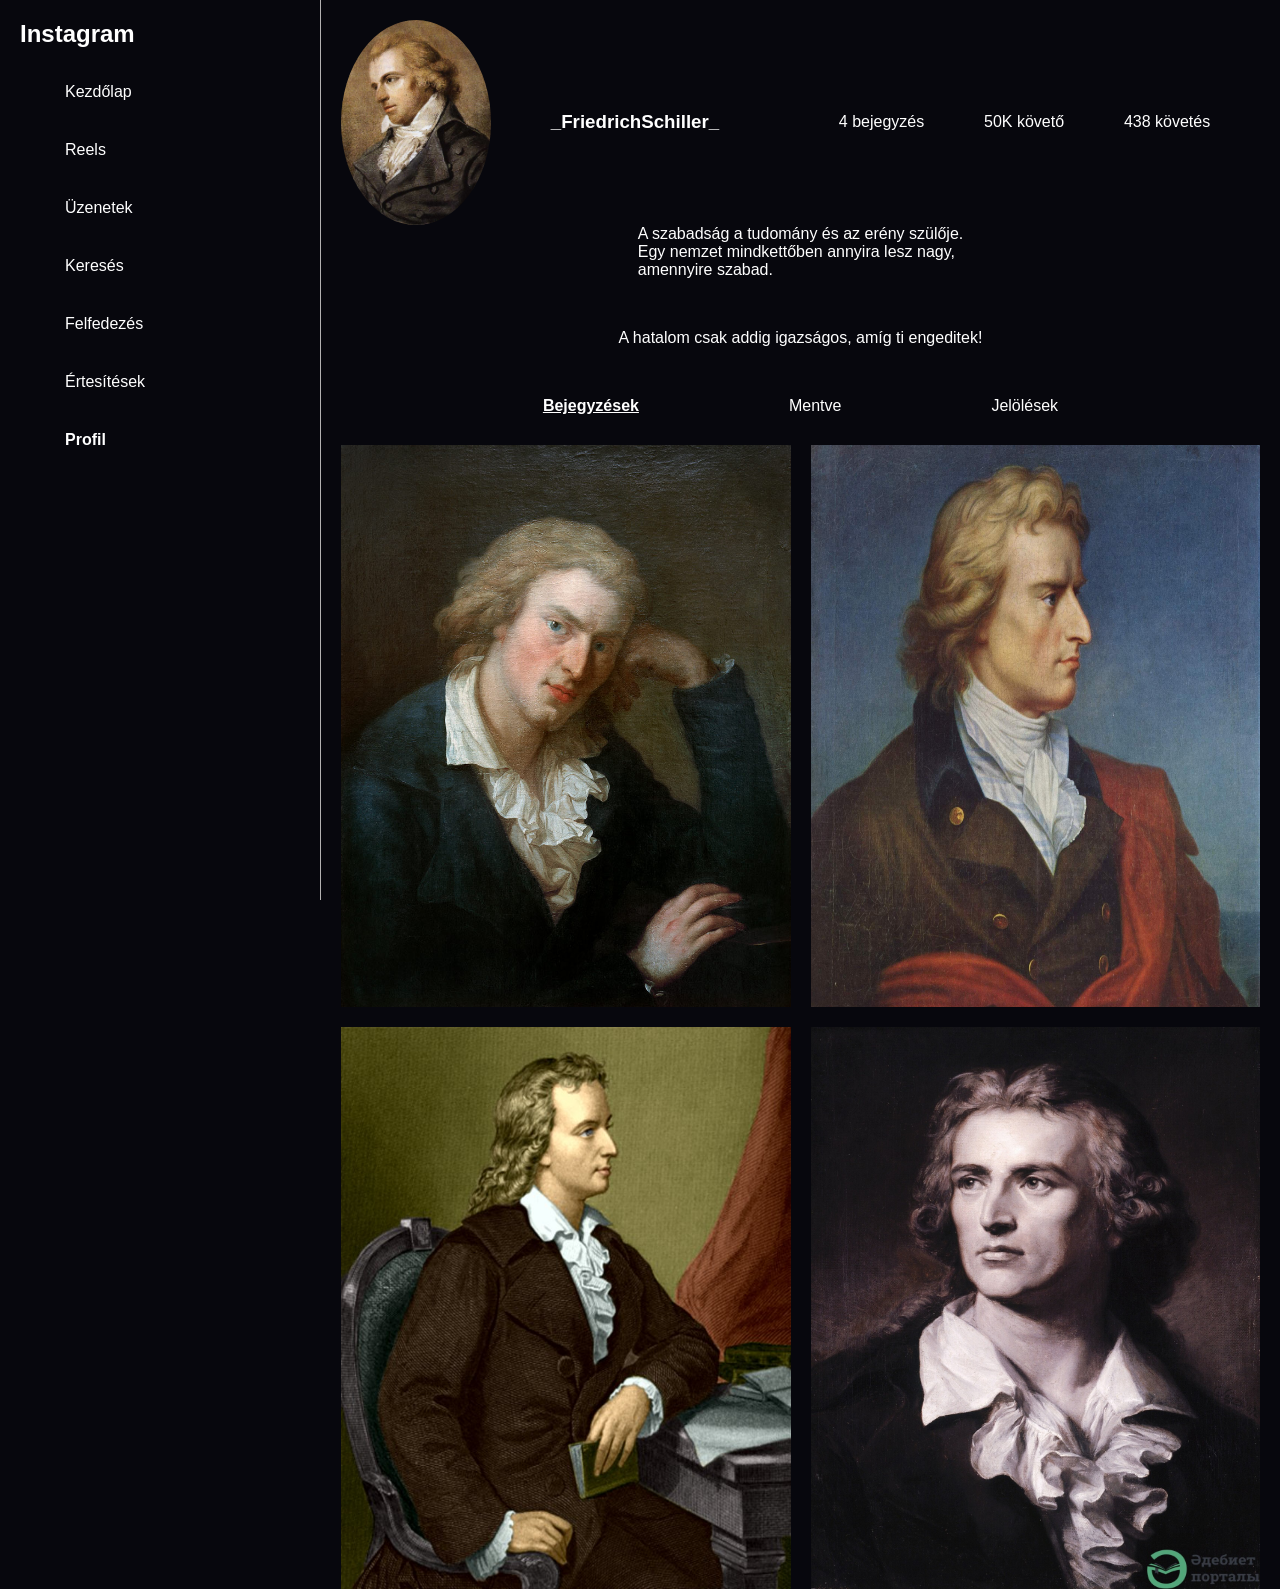
==== friderich.html @ 9b5b663f "eddigi profilok elkészítése bióval" ====
<!DOCTYPE html>
<html lang="hu">
<head>
    <meta charset="UTF-8">
    <meta name="description" content="Ez a weboldal egy csoportmunka keretében készült.">
    <meta name="keywords" content="csoportmunka, weboldal, HTML">
    <meta name="author" content="Papp Áron és Kiss Virág">
    <meta name="viewport" content="width=device-width, initial-scale=1.0">
    <title>Felvilágosodás | Csoportmunka</title>
    <link rel="shortcut icon" href="kepek/favicon.png" type="image/x-icon">
    <link rel="stylesheet" href="profil.css">
    <link rel="stylesheet" href="nav.css">
    <link rel="stylesheet" href="alap.css">
    <link rel="stylesheet" href="reszponzivitas.css">
</head>
<body>
    <main>
        <nav >
            <h1>Instagram</h1>
            <ul >
                <li><a href="index.html">Kezdőlap</a></li>
                <li><a href="#">Reels</a></li>
                <li><a href="#">Üzenetek</a></li>
                <li><a href="#">Keresés</a></li>
                <li><a href="#">Felfedezés</a></li>
                <li><a href="#">Értesítések</a></li>
                <li><a href="profil.html"><b>Profil</b></a></li>
            </ul>
        </nav>
        <article>
            <div class="profilname">
                <img src="kepek/Friedrich.jpg" alt="profilpic">
                <h3>_FriedrichSchiller_</h3><br>
                <p>4 bejegyzés</p>
                <p>50K követő</p>
                <p>438 követés</p>
            </div>

            <div class="bio">
                <p>A szabadság a tudomány és az erény szülője. <br>Egy nemzet mindkettőben annyira lesz nagy, <br>amennyire szabad.</p>
            </div>

            <div class="bio">
                <p>A hatalom csak addig igazságos, amíg ti engeditek!</p>
            </div>

            <div class="elnevezesek">
                <p><b><u>Bejegyzések</u></b></p>
                <p>Mentve</p>
                <p>Jelölések</p>
            </div>

            <div class="bejegyzesek">
                <img src="kepek/friderich_bejegyzes1.webp" alt="">
                <img src="kepek/friderich_bejegyzes2.webp" alt="">
                <img src="kepek/friderich_bejegyzes3.webp" alt="">
                <img src="kepek/friderich_bejegyzes4.webp" alt="">
            </div>
        </article>
    </main>
</body>
</html>
---- profil.css ----
main{
    display: grid;
    grid-template-columns: 1fr 3fr;
    grid-template-areas: 
        "n a"
        "n a"
        "n a"
        "n a";
}

article{
    grid-area: a;
    display: grid;
    justify-content: center;
    padding: 20px;
    border-left: 1px solid rgb(179, 177, 177);
    height: 100vh;
}


/* div{
    display: flex;
    align-items: center;
    gap: 10px;
} */

.profilname img{
    width: 100%;
    max-width: 150px;
    border-radius: 50%;
}
.profilname{
    display: grid;
      grid-auto-flow: column;
      align-items: center;
      gap: 10px;
  
}
.profilname .elrendezes{
    gap: 30px;
    display: grid;
    grid-auto-flow: column;
  
}

.elnevezesek{
      display: grid;
    grid-auto-flow: column;
    gap: 150px;
    margin: auto;
}

.bejegyzesek{
    display: grid;
    grid-template-columns:repeat(auto-fill, minmax(310px, 1fr));
    padding-top: 30px;
    gap: 20px;
}

.bejegyzesek img{
    border-radius: 0%;
    width: 100%;
    /*height: 360px;*/
    aspect-ratio:0.8;
}

.bio{
    margin: auto;
    padding-bottom: 50px;
}
---- nav.css ----
nav{
    grid-area: n;
    padding: 10px;
    margin: 10px;
}

nav li{
    list-style: none;
    display: grid;
    margin: 30px ;
    margin-right: 20px;
}

nav ul{
    margin: 10px;
}

nav a{
    text-decoration: none;
    color: white;
    padding: 5px;
}

nav a:hover{
    color: rgb(179, 177, 177);
    background-color: #575454;
    border-radius: 5px;
    padding:  5px;
}
---- alap.css ----
* {
    margin: 0;
    padding: 0;
    box-sizing: border-box;
}

body{
    font-family: Arial, sans-serif;
    color: white;
    background-color: rgb(7, 7, 13);
}
---- reszponzivitas.css ----
@media screen and (max-width: 950px) {

    main {
        grid-template-columns: 1fr 2fr 1fr; 
        grid-template-areas: 
            "n n n"
            "a a as"
    }
}
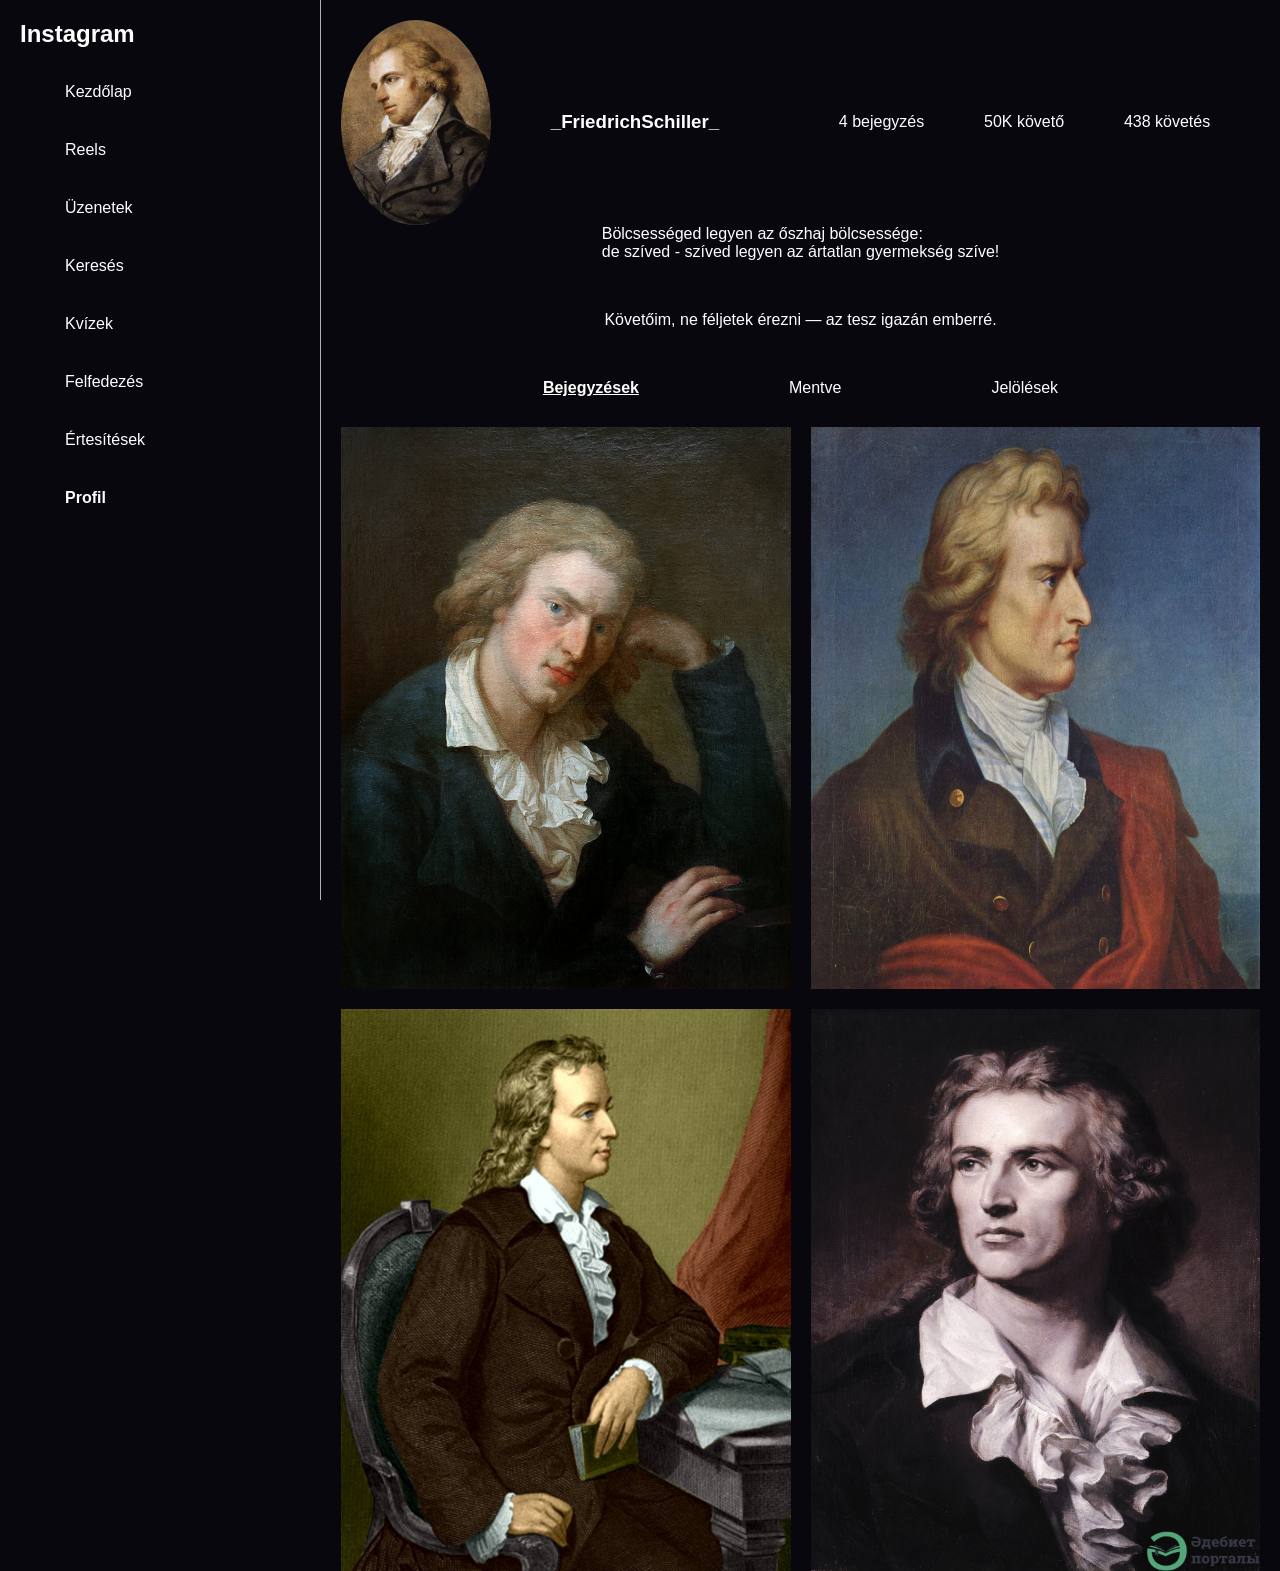
==== commit 8c02213f: "nav kviz menuvel valo kiegeszitese" ====
--- a/friderich.html
+++ b/friderich.html
@@ -22,6 +22,7 @@
                 <li><a href="#">Reels</a></li>
                 <li><a href="#">Üzenetek</a></li>
                 <li><a href="#">Keresés</a></li>
+                <li><a href="kviz.html">Kvízek</a></li>
                 <li><a href="#">Felfedezés</a></li>
                 <li><a href="#">Értesítések</a></li>
                 <li><a href="profil.html"><b>Profil</b></a></li>
@@ -37,11 +38,11 @@
             </div>
 
             <div class="bio">
-                <p>A szabadság a tudomány és az erény szülője. <br>Egy nemzet mindkettőben annyira lesz nagy, <br>amennyire szabad.</p>
+                <p>Bölcsességed legyen az őszhaj bölcsessége: <br>de szíved - szíved legyen az ártatlan gyermekség szíve!</p>
             </div>
 
             <div class="bio">
-                <p>A hatalom csak addig igazságos, amíg ti engeditek!</p>
+                <p>Követőim, ne féljetek érezni — az tesz igazán emberré.</p>
             </div>
 
             <div class="elnevezesek">
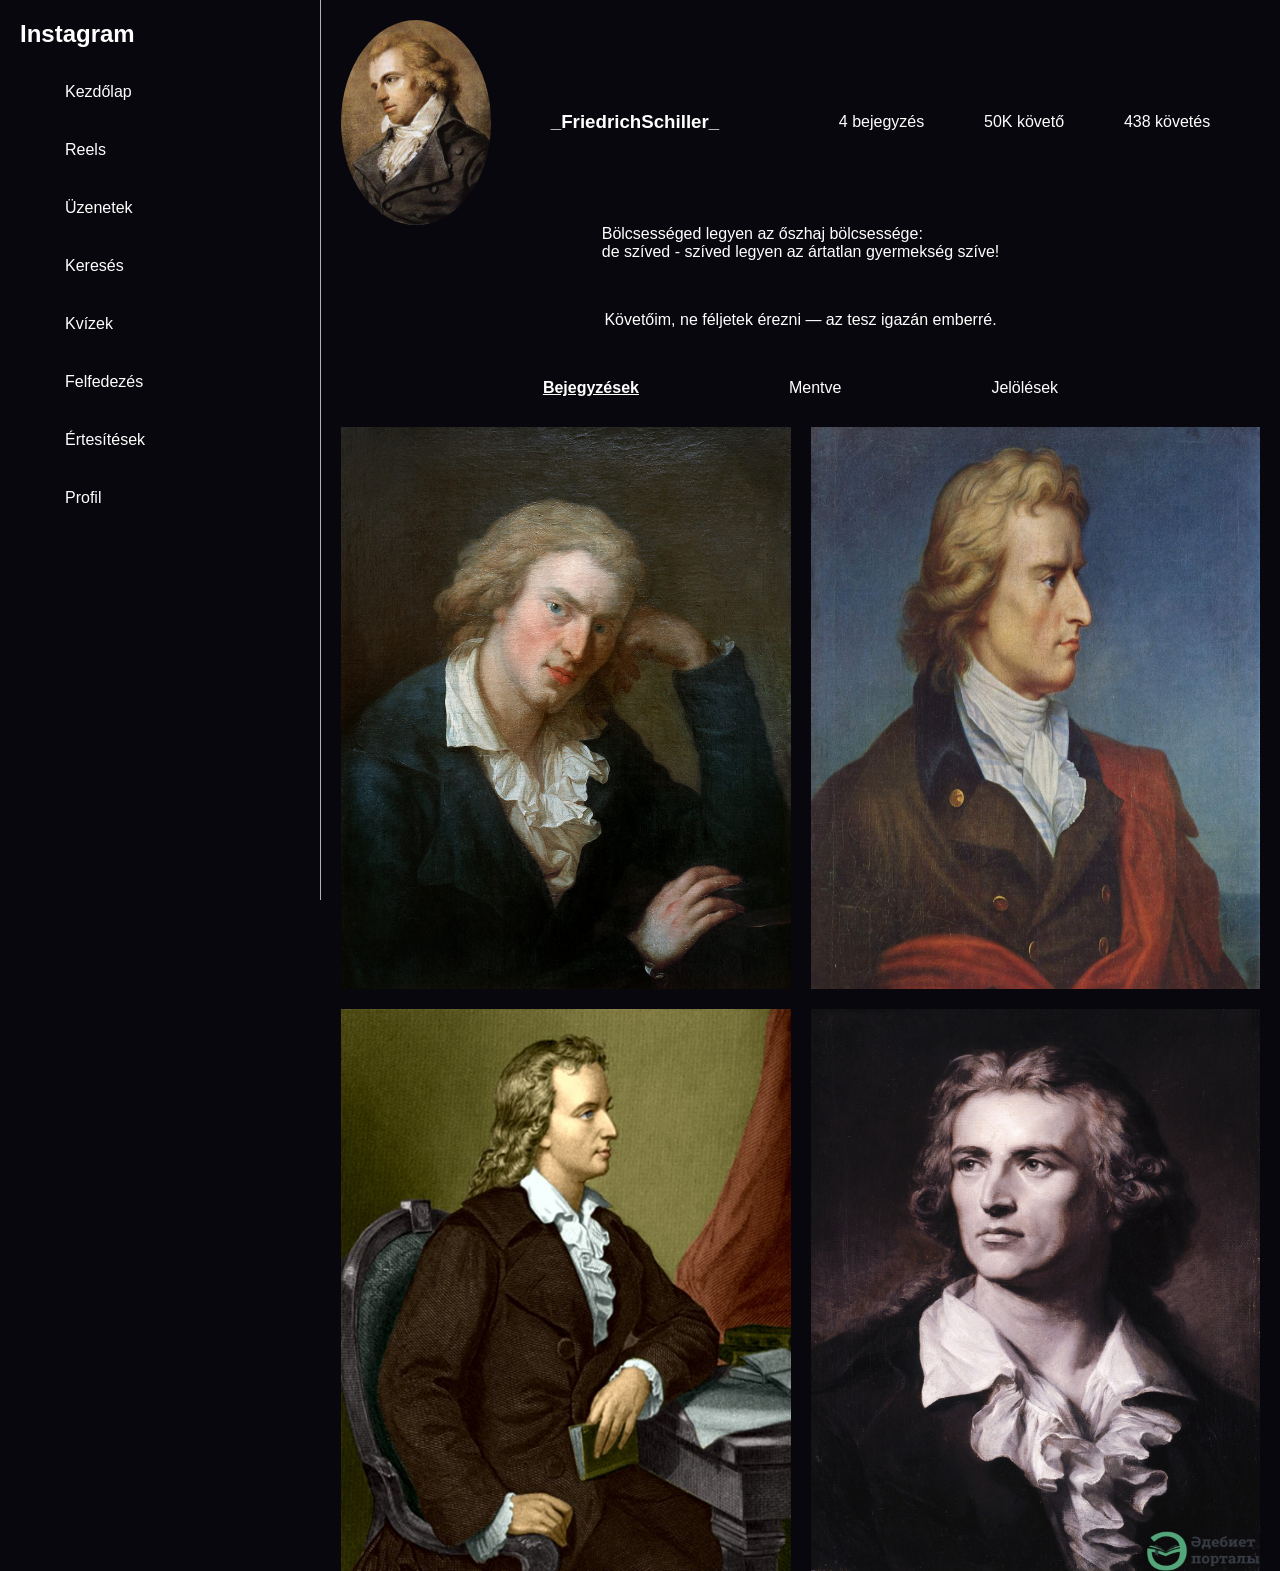
==== commit 63476e9e: "navigacio szepitgetese" ====
--- a/friderich.html
+++ b/friderich.html
@@ -25,7 +25,7 @@
                 <li><a href="kviz.html">Kvízek</a></li>
                 <li><a href="#">Felfedezés</a></li>
                 <li><a href="#">Értesítések</a></li>
-                <li><a href="profil.html"><b>Profil</b></a></li>
+                <li><a href="profil.html">Profil</a></li>
             </ul>
         </nav>
         <article>
--- a/profil.css
+++ b/profil.css
@@ -70,4 +70,37 @@
 }
 
 
+@media (max-width: 950px) {
+   main {
+        grid-template-columns: 200px 1fr; 
+        grid-template-areas: 
+        "n"
+        "a";
+    }
 
+    .elnevezesek {
+        gap: 40px; 
+        justify-content: center;
+        text-align: center;
+    }
+
+    .profilname {
+        gap: 20px;
+    }
+
+    .profilname img {
+        max-width: 120px;
+    }
+
+    .profilname .elrendezes {
+        gap: 15px;
+    }
+
+    .bejegyzesek {
+        gap: 10px;
+        padding-inline: 10px;
+    }
+}
+
+
+
--- a/nav.css
+++ b/nav.css
@@ -26,4 +26,25 @@
     background-color: #575454;
     border-radius: 5px;
     padding:  5px;
+}
+
+
+@media screen and (max-width: 950px) {
+
+    main {
+        grid-template-columns: 1fr 2fr 1fr; 
+        grid-template-areas: 
+            "n n n"
+            "a a a"
+            "as as as"
+    }
+
+    nav ul{
+        margin: 0;
+        padding: 0;
+    }
+
+    nav li{
+        text-align: center;
+    }
 }
--- a/reszponzivitas.css
+++ b/reszponzivitas.css
@@ -4,6 +4,7 @@
         grid-template-columns: 1fr 2fr 1fr; 
         grid-template-areas: 
             "n n n"
-            "a a as"
+            "a a a"
+            "as as as"
     }
 }
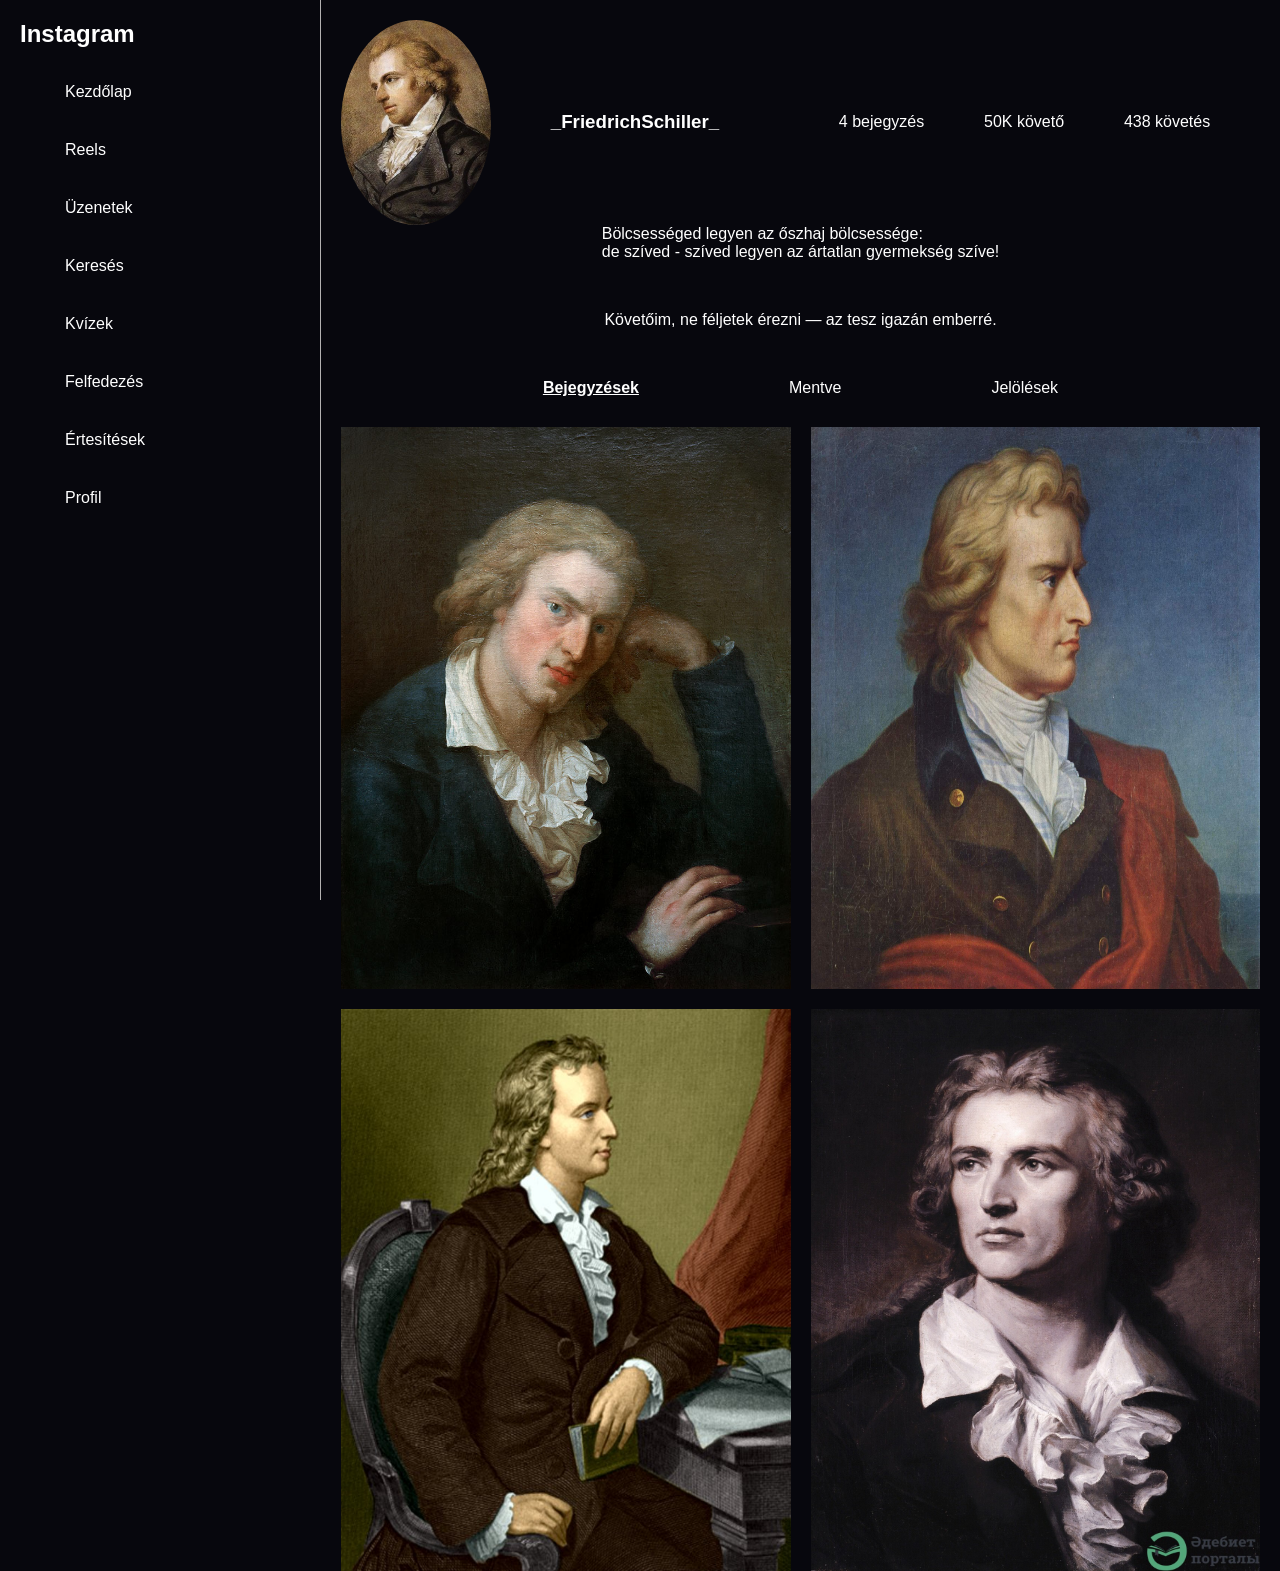
==== commit 36da9d54: "képek kiserélése" ====
--- a/friderich.html
+++ b/friderich.html
@@ -30,7 +30,7 @@
         </nav>
         <article>
             <div class="profilname">
-                <img src="kepek/Friedrich.jpg" alt="profilpic">
+                <img src="kepek/Friedrich_600.jpg" alt="profilpic">
                 <h3>_FriedrichSchiller_</h3><br>
                 <p>4 bejegyzés</p>
                 <p>50K követő</p>
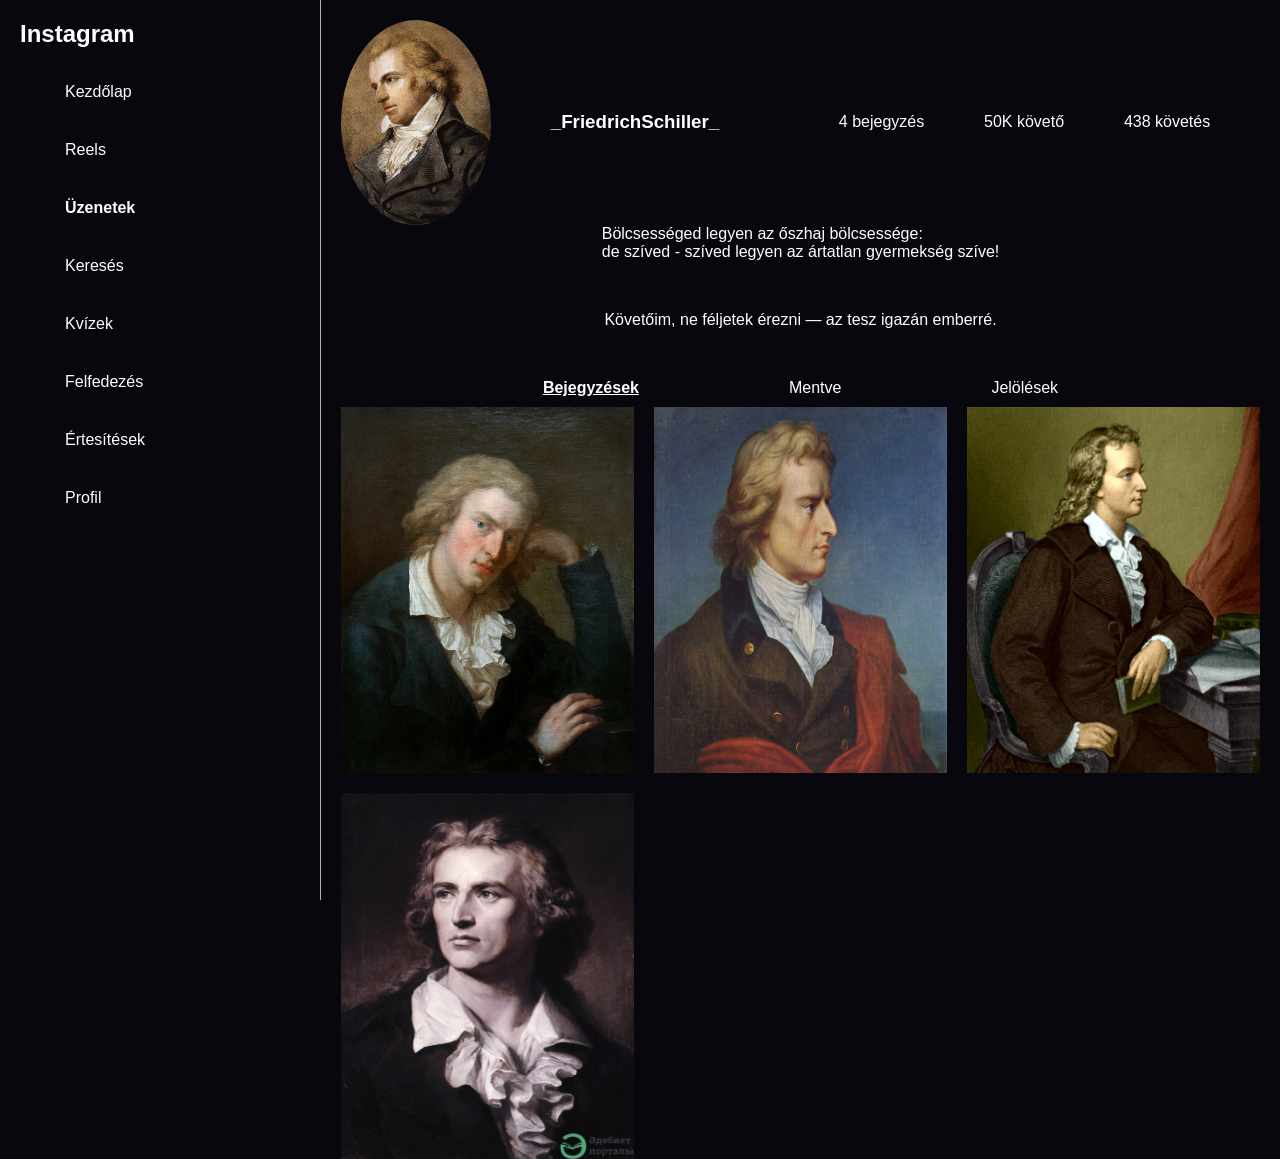
==== commit 95ae4269: "navigaciok javitasa, uzenetvalaszto oldal Co-authored-by: Copilot <copilot@github.com>" ====
--- a/friderich.html
+++ b/friderich.html
@@ -15,12 +15,12 @@
 </head>
 <body>
     <main>
-        <nav >
+         <nav>
             <h1>Instagram</h1>
-            <ul >
+            <ul>
                 <li><a href="index.html">Kezdőlap</a></li>
                 <li><a href="#">Reels</a></li>
-                <li><a href="#">Üzenetek</a></li>
+                <li><a href="uzenetvalaszto.html"><b>Üzenetek</b></a></li>
                 <li><a href="#">Keresés</a></li>
                 <li><a href="kviz.html">Kvízek</a></li>
                 <li><a href="#">Felfedezés</a></li>
--- a/profil.css
+++ b/profil.css
@@ -2,10 +2,10 @@
     display: grid;
     grid-template-columns: 1fr 3fr;
     grid-template-areas: 
-        "n a"
-        "n a"
-        "n a"
-        "n a";
+        "n a a a"
+        "n a a a"
+        "n a a a"
+        "n a a a";
 }
 
 article{
@@ -16,13 +16,6 @@
     border-left: 1px solid rgb(179, 177, 177);
     height: 100vh;
 }
-
-
-/* div{
-    display: flex;
-    align-items: center;
-    gap: 10px;
-} */
 
 .profilname img{
     width: 100%;
@@ -52,15 +45,16 @@
 
 .bejegyzesek{
     display: grid;
-    grid-template-columns:repeat(auto-fill, minmax(310px, 1fr));
-    padding-top: 30px;
+    grid-template-columns:1fr 1fr 1fr;
+    padding-top: 10px;
     gap: 20px;
 }
 
 .bejegyzesek img{
     border-radius: 0%;
-    width: 100%;
-    /*height: 360px;*/
+    margin: auto;
+    padding: auto;
+    max-width: 100%;
     aspect-ratio:0.8;
 }
 
@@ -99,6 +93,9 @@
     .bejegyzesek {
         gap: 10px;
         padding-inline: 10px;
+        grid-template-columns:1fr;
+        padding-top: 10px;
+        gap: 10px;
     }
 }
 
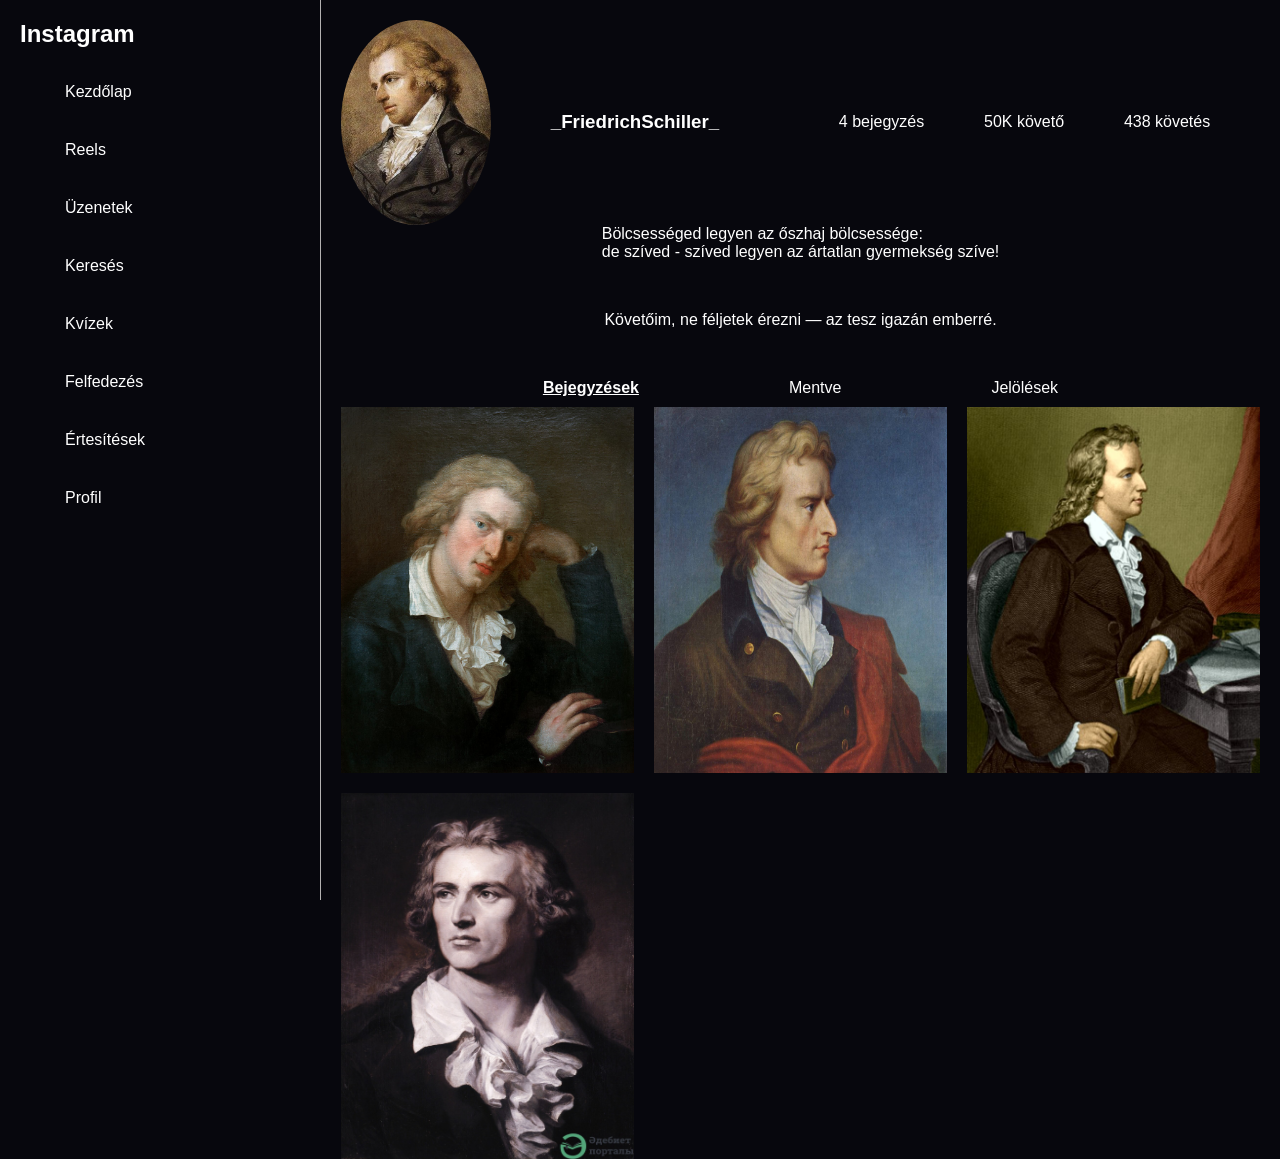
==== commit 7788d8e7: "esztétika" ====
--- a/friderich.html
+++ b/friderich.html
@@ -20,7 +20,7 @@
             <ul>
                 <li><a href="index.html">Kezdőlap</a></li>
                 <li><a href="#">Reels</a></li>
-                <li><a href="uzenetvalaszto.html"><b>Üzenetek</b></a></li>
+                <li><a href="uzenetek.html">Üzenetek</a></li>
                 <li><a href="#">Keresés</a></li>
                 <li><a href="kviz.html">Kvízek</a></li>
                 <li><a href="#">Felfedezés</a></li>
